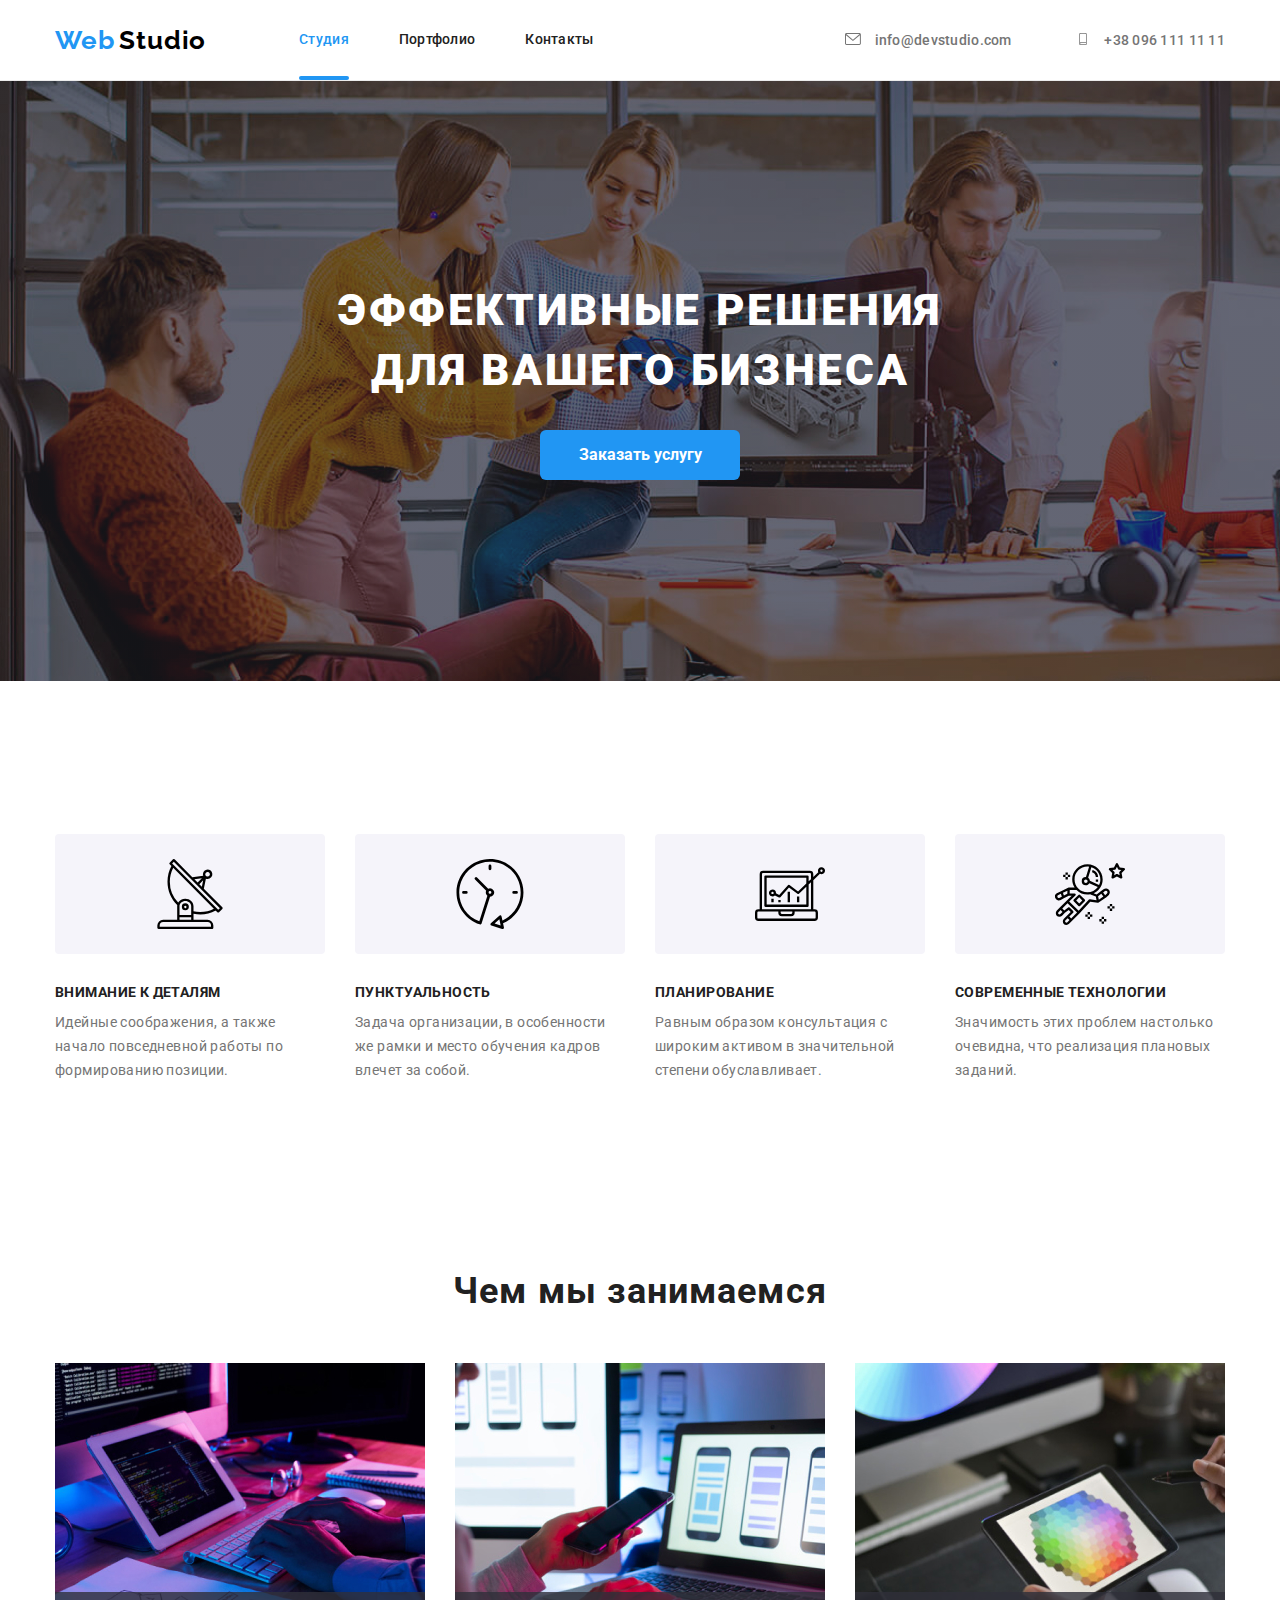
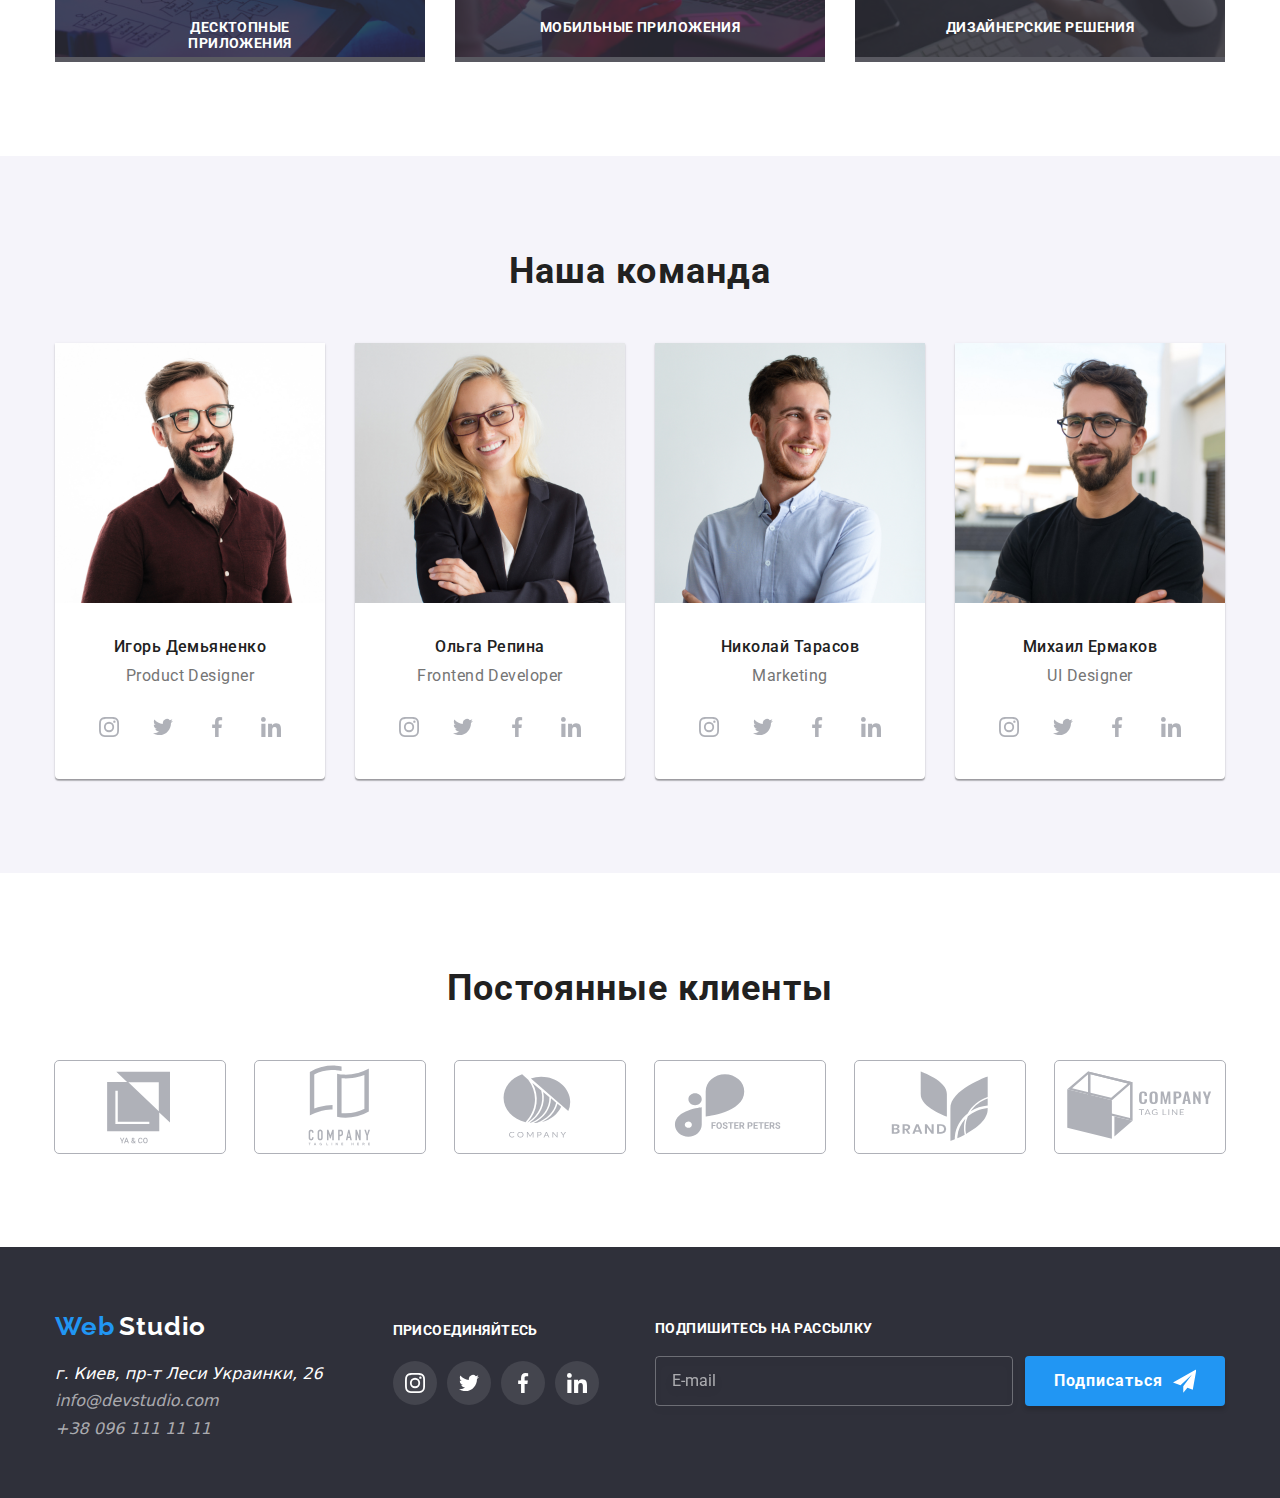
==== index.html @ 78266809 "clone" ====
<!DOCTYPE html>
<html lang="ru">
<head>
    <meta charset="UTF-8">
    <meta http-equiv="X-UA-Compatible" content="IE=edge">
    <meta name="viewport" content="width=device-width, initial-scale=1.0">
    <title>Document</title>
    <link href="https://fonts.googleapis.com/css2?family=Raleway:wght@700&family=Roboto:wght@400;500;700;900&display=swap"
        rel="stylesheet">
    <link rel="stylesheet" href="https://cdnjs.cloudflare.com/ajax/libs/modern-normalize/1.1.0/modern-normalize.min.css">
    <link rel="stylesheet" href="./css/styles.css">
</head>
<body>

    <!-- Шапкка сайта -->
    <header>
        <nav class="container main-nav">
            <a href="/">
                <span class="logo main">Web</span>
                <span class="logo black">Studio</span>
            </a>
            
            <ul class="site-nav"> 
                <li class="item"><a href="index.html" class="link dedicated">Студия</a></li>
                <li class="item"><a href="portfolio.html" class="link">Портфолио</a></li>
                <li class="item"><a href="#" class="link">Контакты</a></li>
            </ul>
            
            <address class="contacts">
                <a href="mailto:info@devstudio.com" class="link">
                    <svg class="envelope" width="16px" height="12px">
                        <use href="./images/symbol-defs.svg#icon-envelope"></use>
                    </svg>
                    info@devstudio.com</a>
                <a href="tel:+380961111111" class="link">
                    <svg class="envelope" width="16px" height="12px">
                        <use href="./images/symbol-defs.svg#icon-smartphone"></use>
                    </svg>
                    +38 096 111 11 11</a>
            </address>
        </nav>
    </header>

    <!-- Герой -->
   <div class="hero">
    <section class="container">
        <h1 class="hero-h">Эффективные решения для вашего бизнеса</h1>
        <button type="button" class="button-hero" data-modal-open>Заказать услугу</button>
    </section>
   </div>

   <!-- О нас -->
   <section class="section container2">
    <h2 class="title-hh title-us">о нас</h2>
    <ul class="about-us">
        <li class="item ">
            <div class="icon-antenna">
                <svg class="icon-us" width="70px" height="70px">
                    <use href="./images/symbol-defs.svg#icon-antenna"></use>
                </svg>
            </div>
            <h3 class="title-hhh">Внимание к деталям</h3>
            <p class="p-main">Идейные соображения, а также начало повседневной работы по формированию позиции.</p>
        </li>
        <li class="item icon-clock">
            <div class="icon-antenna">
                <svg class="icon-us" width="70px" height="70px">
                    <use href="./images/symbol-defs.svg#icon-clock"></use>
                </svg>
            </div>
            <h3 class="title-hhh">Пунктуальность</h3>
            <p class="p-main">Задача организации, в особенности же рамки и место обучения кадров влечет за собой.</p>
        </li>
        <li class="item icon-diagram">
            <div class="icon-antenna">
                <svg class="icon-us" width="70px" height="70px">
                    <use href="./images/symbol-defs.svg#icon-diagram"></use>
                </svg>
            </div>
            <h3 class="title-hhh">Планирование</h3>
            <p class="p-main">Равным образом консультация с широким активом в значительной степени обуславливает.</p>
        </li>
        <li class="item icon-astronaut">
            <div class="icon-antenna">
                <svg class="icon-us" width="70px" height="70px">
                    <use href="./images/symbol-defs.svg#icon-astronaut"></use>
                </svg>
            </div>
            <h3 class="title-hhh">Современные технологии</h3>
            <p class="p-main">Значимость этих проблем настолько очевидна, что реализация плановых заданий.</p>
        </li>
    </ul>
   </section>

   <!-- Чем мы занимаемся -->
   <section class="section container2">
    <h2 class="title-hh">Чем мы занимаемся</h2>
    <ul class="what-we-do">
        <li class="item">
            <img src="./images/box-1.jpg" alt="ноутбук" width="370">
            <p class="wwd-thumb">Десктопные приложения</p>
        </li>
        <li class="item">
            <img src="./images/box-2.jpg" alt="смартфон" width="370">
            <p class="wwd-thumb">Мобильные приложения</p>
        </li>
        <li class="item">
            <img src="./images/box-3.jpg" alt="планшет" width="370">
            <p class="wwd-thumb">Дизайнерские решения</p>
        </li>
    </ul>
   </section>

   <!-- Наша команда -->
   <section class="section our-team">
        <div class="container2">
            <h2 class="title-hh">Наша команда</h2>
            <ul class="our-team-ul">
                <li class="item">
                    <img src="./images/team-card-1.jpg" alt="Product Designer" width="270">
                    <h3 class="title">Игорь Демьяненко</h3>
                    <p class="p-team">Product Designer</p>
                    <ul class="social">
                        <li>
                            <a href="https://www.instagram.com/" class="link-icon">
                                <svg class="social-icon" width="20px" height="20px">
                                    <use href="./images/symbol-defs.svg#icon-instagram"></use>
                                </svg>
                            </a>
                        </li>
                        <li>
                            <a href="https://twitter.com/" class="link-icon">
                                <svg class="social-icon" width="20px" height="20px">
                                    <use href="./images/symbol-defs.svg#icon-twitter"></use>
                                </svg>
                            </a>
                        </li>
                        <li>
                            <a href="https://www.facebook.com/" class="link-icon">
                                <svg class="social-icon" width="20px" height="20px">
                                    <use href="./images/symbol-defs.svg#icon-facebook"></use>
                                </svg>
                            </a>
                        </li>
                        <li>
                            <a href="https://pl.linkedin.com/" class="link-icon">
                                <svg class="social-icon" width="20px" height="20px">
                                    <use href="./images/symbol-defs.svg#icon-linkedin"></use>
                                </svg>
                            </a>
                        </li>
                    </ul>
                </li>
                <li class="item">
                    <img src="./images/team-card-2.jpg" alt="Frontend Developer" width="270">
                    <h3 class="title">Ольга Репина</h3>
                    <p class="p-team">Frontend Developer</p>
                    <ul class="social">
                        <li>
                            <a href="https://www.instagram.com/" class="link-icon">
                                <svg class="social-icon" width="20px" height="20px">
                                    <use href="./images/symbol-defs.svg#icon-instagram"></use>
                                </svg>
                            </a>
                        </li>
                        <li>
                            <a href="https://twitter.com/" class="link-icon">
                                <svg class="social-icon" width="20px" height="20px">
                                    <use href="./images/symbol-defs.svg#icon-twitter"></use>
                                </svg>
                            </a>
                        </li>
                        <li>
                            <a href="https://www.facebook.com/" class="link-icon">
                                <svg class="social-icon" width="20px" height="20px">
                                    <use href="./images/symbol-defs.svg#icon-facebook"></use>
                                </svg>
                            </a>
                        </li>
                        <li>
                            <a href="https://pl.linkedin.com/" class="link-icon">
                                <svg class="social-icon" width="20px" height="20px">
                                    <use href="./images/symbol-defs.svg#icon-linkedin"></use>
                                </svg>
                            </a>
                        </li>
                    </ul>
                </li>
                <li class="item">
                    <img src="./images/team-card-3.jpg" alt="Marketing" width="270">
                    <h3 class="title">Николай Тарасов</h3>
                    <p class="p-team">Marketing</p>
                    <ul class="social">
                        <li>
                            <a href="https://www.instagram.com/" class="link-icon">
                                <svg class="social-icon" width="20px" height="20px">
                                    <use href="./images/symbol-defs.svg#icon-instagram"></use>
                                </svg>
                            </a>
                        </li>
                        <li>
                            <a href="https://twitter.com/" class="link-icon">
                                <svg class="social-icon" width="20px" height="20px">
                                    <use href="./images/symbol-defs.svg#icon-twitter"></use>
                                </svg>
                            </a>
                        </li>
                        <li>
                            <a href="https://www.facebook.com/" class="link-icon">
                                <svg class="social-icon" width="20px" height="20px">
                                    <use href="./images/symbol-defs.svg#icon-facebook"></use>
                                </svg>
                            </a>
                        </li>
                        <li>
                            <a href="https://pl.linkedin.com/" class="link-icon">
                                <svg class="social-icon" width="20px" height="20px">
                                    <use href="./images/symbol-defs.svg#icon-linkedin"></use>
                                </svg>
                            </a>
                        </li>
                    </ul>
                </li>
                <li class="item">
                    <img src="./images/team-card-4.jpg" alt="UI Designer" width="270">
                    <h3 class="title">Михаил Ермаков</h3>
                    <p class="p-team">UI Designer</p>
                    <ul class="social">
                        <li>
                            <a href="https://www.instagram.com/" class="link-icon">
                                <svg class="social-icon" width="20px" height="20px">
                                    <use href="./images/symbol-defs.svg#icon-instagram"></use>
                                </svg>
                            </a>
                        </li>
                        <li>
                            <a href="https://twitter.com/" class="link-icon">
                                <svg class="social-icon" width="20px" height="20px">
                                    <use href="./images/symbol-defs.svg#icon-twitter"></use>
                                </svg>
                            </a>
                        </li>
                        <li>
                            <a href="https://www.facebook.com/" class="link-icon">
                                <svg class="social-icon" width="20px" height="20px">
                                    <use href="./images/symbol-defs.svg#icon-facebook"></use>
                                </svg>
                            </a>
                        </li>
                        <li>
                            <a href="https://pl.linkedin.com/" class="link-icon">
                                <svg class="social-icon" width="20px" height="20px">
                                    <use href="./images/symbol-defs.svg#icon-linkedin"></use>
                                </svg>
                            </a>
                        </li>
                    </ul>
                </li>
            </ul>
        </div>
   </section>

   <!-- Постоянные клиенты -->
   <section class="section container2">
        <h2 class="title-hh">Постоянные клиенты</h2>
        <div>
            <ul class="company-box">
                <li>
                    <a href="" class="company">
                        <svg class="company-logo" width="170px" height="92px">
                            <use href="./images/symbol-defs.svg#icon-Company-1"></use>
                        </svg>
                    </a>
                </li>
                <li>
                    <a href="" class="company">
                        <svg class="company-logo" width="170px" height="92px">
                            <use href="./images/symbol-defs.svg#icon-Company-2"></use>
                        </svg>
                    </a>
                </li>
                <li>
                    <a href="" class="company">
                        <svg class="company-logo" width="170px" height="92px">
                            <use href="./images/symbol-defs.svg#icon-Company-3"></use>
                        </svg>
                    </a>
                </li>
                <li>
                    <a href="" class="company">
                        <svg class="company-logo" width="170px" height="92px">
                            <use href="./images/symbol-defs.svg#icon-Company-4"></use>
                        </svg>
                    </a>
                </li>
                <li>
                    <a href="" class="company">
                        <svg class="company-logo" width="170px" height="92px">
                            <use href="./images/symbol-defs.svg#icon-Company-5"></use>
                        </svg>
                    </a>
                </li>
                <li>
                    <a href="" class="company">
                        <svg class="company-logo" width="170px" height="92px">
                            <use href="./images/symbol-defs.svg#icon-Company-6"></use>
                        </svg>
                    </a>
                </li>
            </ul>
        </div>
   </section>
 
   <!-- Подвал -->
    <footer>
        <div class="container container-footer">
            <div>
                <a href="/">
                    <span class="logo main">Web</span>
                    <span class="logo white">Studio</span>
                </a>
    
                <address class="address-footer">
                    г. Киев, пр-т Леси Украинки, 26
                    <a href="mailto:info@devstudio.com">info@devstudio.com</a>
                    <a href="tel:+380961111111">+38 096 111 11 11</a>
                </address>
            </div>
    
            <div class="add">
                <h2>присоединяйтесь</h2>
                <ul class="add-icon">
                    <li class="icon">
                        <button class="button" aria-label="instagram">
                            <svg class="button-icon" width="20px" height="20px">
                                <use href="./images/symbol-defs.svg#icon-instagram"></use>
                            </svg>
                        </button>
                    </li>
                    <li class="icon">
                        <button class="button" aria-label="twitter">
                            <svg class="button-icon" width="20px" height="20px">
                                <use href="./images/symbol-defs.svg#icon-twitter"></use>
                            </svg>
                        </button>
                    </li>
                    <li class="icon">
                        <button class="button" aria-label="facebook">
                            <svg class="button-icon" width="20px" height="20px">
                                <use href="./images/symbol-defs.svg#icon-facebook"></use>
                            </svg>
                    </li>
                    <li class="icon">
                        <button class="button" aria-label="linkedin">
                            <svg class="button-icon" width="20px" height="20px">
                                <use href="./images/symbol-defs.svg#icon-linkedin"></use>
                            </svg>
                    </li>
                </ul>
            </div>

            <form action="">
                <div class="form-mail">
                    <label for="mail">Подпишитесь на рассылку</label>
                    <input type="email" name="mail" id="mail" placeholder="E-mail">
                </div>
                <button type="submit" class="submit">Подписаться
                    <svg class="icon-send" width="24px" height="24px">
                        <use href="./images/icon-send.svg#icon-icon-send"></use>
                    </svg>
                </button>
            </form>
        </div>
    </footer>

    <!-- Бэкдроп -->
    <div class="backdrop is-hidden" data-modal>
        <div class="modal">
            <button class="button" data-modal-close aria-label="Закрыть">
                <svg class="close" width="11px" height="11px">
                    <use href="./images/close.svg#icon-Close"></use>
                </svg>
            </button>

            <form action="" class="modal-info">
                <h2>Оставьте свои данные, мы вам перезвоним</h2>
                <div class="data">
                    <label for="name" class="data-name">
                        <span>Имя</span>
                        <input type="name" name="name" id="name">
                        <span class="persone"></span>
                    </label>
                    
            
                    <label for="tel" class="data-name">
                        <span>Телефон</span>
                        <input type="tel" name="tel" id="tel">
                        <span class="phone"></span>
                    </label>

                    <label for="mail" class="data-name">
                        <span>Почта</span>
                        <input type="email" name="mail" id="mail">
                        <span class="mail"></span>
                    </label> 

                    <label for="comment">Комментарий</label>
                    <textarea name="comment" id="comment" placeholder="Введите текст"></textarea>
                </div>

                <div class="policy">
                    <input type="checkbox" name="policy" id="policy" />
                    <span class="checkbox-icon"></span>
                    <label for="policy">Соглашаюсь с рассылкой и принимаю
                        <a href="#">Условия договора</a>
                    </label>
                </div>
                <button type="submit">Отправить</button>
            </form>
        </div>
    </div>

    <script src="./js/modal.js"></script>
</body>
</html>
---- css/styles.css ----
/* акцент - #2196F3 */
/* основной цвет текста - #757575 */
/* дополнительный цвет текста (заголовки) - #212121 */
/* цвет лого - #000000 и #2196F3 */
/* цвет текста хиро и футер - #FFFFFF */

body {
  background-color: var(--primary-bg-color);
  color: #212121;
}

ul {
  list-style: none;
}

a {
  text-decoration: none;
}
.company-box a {
  color: #afb1b8;
}

h2,
h3,
p {
  margin: 0;
}

.container {
  width: 1200px;
  padding-left: 15px;
  padding-right: 15px;
  margin-left: auto;
  margin-right: auto;
}

.container2 {
  padding-top: 94px;
  padding-bottom: 94px;

  width: 1200px;
  padding-left: 15px;
  padding-right: 15px;
  margin-left: auto;
  margin-right: auto;
}

header {
  border-bottom: 1px solid #ECECEC;
}

.main-nav {
  display: flex;
  align-items: center;
}

/* logo */
.logo.main {
  color: #2196f3;
  font-style: normal;
  font-family: "Raleway", sans-serif;
  font-weight: 700;
  font-size: 26px;
  line-height: 1.48;
  /* identical to box height */

  letter-spacing: 0.03em;
}
.logo.black {
  color: #000;
  font-family: "Raleway", sans-serif;
  font-style: normal;
  font-weight: 700;
  font-size: 26px;
  line-height: 1.48;
  /* identical to box height */

  letter-spacing: 0.03em;
}
.logo.white {
  color: #ffffff;
  font-family: "Raleway", sans-serif;
  font-style: normal;
  font-weight: 700;
  font-size: 26px;
  line-height: 1.48;
  /* identical to box height */

  letter-spacing: 0.03em;
}

/* site-nav */

.site-nav {
  margin: 0;
  margin-left: 93px;
  padding-left: 0;
  display: flex;
}

.site-nav .item:not(:last-child) {
  margin-right: 50px;
}

.site-nav .link {
  position: relative;
  display: block;
  padding-top: 32px;
  padding-bottom: 32px;

  color: #212121;
  font-family: "Roboto";
  font-style: normal;
  font-weight: 500;
  font-size: 14px;
  line-height: 1.14;
  letter-spacing: 0.02em;

  transition: color 250ms cubic-bezier(0.4, 0, 0.2, 1);
}

.site-nav .dedicated {
  color: #2196F3;
}

.site-nav .dedicated::after {
  /* opacity: 0; */
  position: absolute;
  left: 0;
  bottom: 0;
  content: '';
  width: 100%;
  height: 4px;
  background: #2196F3;
  border-radius: 2px;
}

/* .site-nav .link:hover::after {
  opacity: 1;
} */

/* contacts */

.contacts a {
    padding-top: 32px;
    padding-bottom: 32px;
    color: #757575;
}

.contacts {
  margin-left: auto;
  color: #757575;
  font-family: "Roboto";
  font-style: normal;
  font-weight: 500;
  font-size: 14px;
  line-height: 16px;
  letter-spacing: 0.02em;

  transition: color 250ms cubic-bezier(0.4, 0, 0.2, 1);
}

.site-nav .link:hover,
.site-nav .link:focus,
.contacts .link:hover,
.contacts .link:focus {
  color: #2196f3;
}

.envelope {
  margin-right: 10px;
  margin-left: 30px;
  fill: currentColor;
}

.contacts .link + .link {
  margin-left: 30px;
}

/* .site-nav .link .envelope:hover,
.site-nav .link .envelope:focus {
    fill: #2196f3;
} */

/* hero */
.hero {
  height: 600px;
  text-align: center;
  background-image: linear-gradient(
      to right,
      rgba(47, 48, 58, 0.4),
      rgba(47, 48, 58, 0.4)
    ),
    url(../images/bg-img.jpg);
  background-color: #2f303a;
  background-repeat: no-repeat;
  color: #ffffff;
}

.hero-h {
  margin-top: 0;
  margin-bottom: 30;
  padding-top: 200px;
  padding-left: 237px;
  padding-right: 237px;

  font-family: "Roboto", sans-serif;
  font-style: normal;
  font-weight: 900;
  font-size: 44px;
  line-height: 1.36;
  /* or 136% */

  letter-spacing: 0.06em;
  text-transform: uppercase;
}

.button-hero {
  border-radius: 6px;
  padding: 10px 22px;
  min-width: 200px;
  border: none;

  background-color: #2196f3;
  color: #ffffff;
  font-family: "Roboto", sans-serif;
  font-style: normal;
  font-weight: 700;
  font-size: 16px;
  line-height: 1.88;
  /* identical to box height, or 188% */
}

.button-hero:hover,
.button-hero:focus {
  cursor: pointer;
}

/* about us */

.about-us {
  display: flex;
  padding-left: 0;
  margin-bottom: 0;
}

.about-us .item + .item {
  margin-left: 30px;
}

.icon-antenna {
  background-color: #f5f4fa;
  width: 270px;
  height: 120px;
  border-radius: 4px;
}

.icon-antenna .icon-us {
  margin-left: 100px;
  margin-top: 25px;
}

.title-us {
  visibility: hidden;
}

/* Чем мы занимаемся */

.what-we-do {
  display: flex;
  margin-top: 50px;
  padding-left: 0;
  margin-bottom: 0;
}

.what-we-do .item + .item {
  margin-left: 30px;
}

.what-we-do .item {
  position: relative;
}

.what-we-do .item::before {
  content: '';
  display: inline-block;
  position: absolute;
  bottom: 0;
  width: 100%;
  height: 70px;

  background: rgba(47, 48, 58, 0.8);
}

.wwd-thumb {
  position: absolute;
  bottom: 27px;
  left: 50%;
  transform: translate(-50%, 0);
  width: 205px;
  height: 16px;

  font-family: 'Roboto';
  font-style: normal;
  font-weight: 700;
  font-size: 14px;
  line-height: 16px;
  text-align: center;
  letter-spacing: 0.03em;
  text-transform: uppercase;
  
  color: #FFFFFF;
}

.our-team-ul {
  display: flex;
  margin-top: 50px;
  padding-left: 0;
  margin-bottom: 0;
}

.our-team-ul .item + .item {
  margin-left: 30px;
}

/* sections */

.title-hh {
  margin-bottom: 0;
  margin-left: auto;
  margin-right: auto;

  color: #212121;
  font-family: "Roboto", sans-serif;
  font-style: normal;
  font-weight: 700;
  font-size: 36px;
  line-height: 1.2;
  text-align: center;
  letter-spacing: 0.03em;
}

.title-hhh {
  padding-top: 30px;

  color: #212121;
  font-family: "Roboto";
  font-style: normal;
  font-weight: 400;
  font-size: 14px;
  line-height: 1.71;
  /* or 171% */

  letter-spacing: 0.03em;
}

.about-us .title-hhh {
    font-family: 'Roboto';
        font-style: normal;
        font-weight: 700;
        font-size: 14px;
        line-height: 16px;
        letter-spacing: 0.03em;
        text-transform: uppercase;
    
        color: #212121;
}

.p-main {
  padding-top: 10px;

  color: #757575;
  font-family: "Roboto";
  font-style: normal;
  font-weight: 400;
  font-size: 14px;
  line-height: 24px;
  /* or 171% */

  letter-spacing: 0.03em;
}

/* Наша команда */

.our-team .title {
  padding-top: 30px;

  color: #212121;
  font-family: "Roboto";
  font-style: normal;
  font-weight: 500;
  font-size: 16px;
  line-height: 1.19;
  /* identical to box height */

  text-align: center;
  letter-spacing: 0.03em;
}

.our-team-ul .item {
  background-color: #fff;
  box-shadow: 0px 1px 3px rgba(0, 0, 0, 0.12), 0px 1px 1px rgba(0, 0, 0, 0.14),
    0px 2px 1px rgba(0, 0, 0, 0.2);
  border-radius: 0px 0px 4px 4px;
}

.our-team > .title-hh {
  padding-top: 94px;
}

.our-team .p-team {
  padding-top: 10px;

  color: #757575;
  font-family: "Roboto", sans-serif;
  font-style: normal;
  font-weight: 400;
  font-size: 16px;
  line-height: 19px;
  /* identical to box height */

  text-align: center;
  letter-spacing: 0.03em;
}
/* .team-contacts {
  margin-left: 32px;
  margin-top: 16px;
  margin-bottom: 30px;
}

.team-contacts .button {
  margin-right: 10px;
  padding: 0;
  border: 0;
  width: 44px;
  height: 44px;
  padding: 12px;
  border-radius: 50%;
  background-color: rgb(255, 255, 255);
} */

/* .team-contacts .button-icon {
  fill: #afb1b8;
}

.team-contacts .button:hover,
.team-contacts .button:focus {
  background-color: #2196f3;
  cursor: pointer;
}

.team-contacts .button-icon:hover,
.team-contacts .button-icon:focus {
  fill: #fff;
  cursor: pointer;
} */

/* button portfolio */

.button-portfolio {
  border-radius: 4px;
  border: 0;
  padding: 6px 22px;
  min-width: 73px;
  text-align: center;
  background-color: #f5f4fa;
  color: #212121;

  transition: color 250ms cubic-bezier(0.4, 0, 0.2, 1), 
    background-color 250ms cubic-bezier(0.4, 0, 0.2, 1),
    box-shadow 250ms cubic-bezier(0.4, 0, 0.2, 1);
}

.button-portfolio:hover,
.button-portfolio:focus {
  background-color: #2196f3;
  color: #ffffff;
  cursor: pointer;
  box-shadow: 0px 3px 1px rgba(0, 0, 0, 0.1), 0px 1px 2px rgba(0, 0, 0, 0.08), 0px 2px 2px rgba(0, 0, 0, 0.12);
}

.our-team {
  background-color: #f5f4fa;
}

.section .title {
  color: #212121;
}

.div-button-portfolio {
  display: flex;
  justify-content: center;
}

.div-button-portfolio .button-portfolio + .button-portfolio {
  margin-left: 8px;
}

.portfolio {
  margin-top: 50px;
  margin-bottom: 0;
  display: flex;
  flex-wrap: wrap;
  padding-left: 0;
}

.portfolio .item {
  width: 370px;
  margin-right: 30px;
  margin-bottom: 30px;
  outline: 1px solid #eeeeee;
}

.portfolio .item:nth-child(3n) {
  margin-right: 0;
}

.portfolio .item:nth-last-child(-n + 3) {
  margin-bottom: 0;
}


/* .portfolio .item { */
/* width: calc((100%) / 3); */
/* margin-right: 30px; */
/* } */

/* .portfolio .item:nth-child(3n) {
    margin-right: 0;
} */

.our-examples {
  visibility: hidden;
}

.title-portfolio {
  padding-top: 20px;
  padding-left: 24px;

  font-family: "Roboto";
  font-style: normal;
  font-weight: 700;
  font-size: 18px;
  line-height: 36px;
  /* identical to box height, or 200% */

  letter-spacing: 0.06em;

  color: #212121;
}

.portfolio .description {
  padding-top: 4px;
  padding-left: 24px;
  padding-bottom: 20px;

  font-family: "Roboto";
  font-style: normal;
  font-weight: 400;
  font-size: 16px;
  line-height: 30px;
  /* identical to box height, or 188% */

  letter-spacing: 0.03em;

  color: #757575;
}

.portfolio .product {
  position: relative;
  width: 370px;
  height: 294px;
  overflow: hidden;
}

.action {
  position: absolute;
  left: 0;
  top: 0;

  transform: translateY(100%);
  transition: transform 250ms cubic-bezier(0.4, 0, 0.2, 1);
}

.portfolio .item:hover .action {
  transform: translateY(0);
}

/* .portfolio .item::before {
  opacity: 0;
  display: inline-block;
  position: absolute;
  content: '';
  width: 100%;
  height: 294px;
  background-color: rgba(33, 150, 243, 0.9);
} */



.product-thumb {
  /* opacity: 0; */
  /* position: absolute; */
  padding: 63px 24px;
  /* padding-top: 63px;
  padding-bottom: 174px; */
  /* left: 50%;
  top: 50%;
  transform: translate(-50%, -50%); */

  width: 100%;

  font-family: 'Roboto';
  font-style: normal;
  font-weight: 400;
  font-size: 18px;
  line-height: 1.56;
  /* or 156% */

  letter-spacing: 0.03em;

  color: #FFFFFF;
  background-color: rgba(33, 150, 243, 0.9);
}




/* .portfolio .product {
  background-color: rgba(33, 150, 243, 0.9);
  width: 100%;
  height: 100%;

  position: absolute;
  left: 0;
  top: 0;

  transform: translateY(100%);
} */

/* .portfolio .item:hover::before,
.portfolio .item:hover .product-thumb {
  opacity: 1;
  cursor: pointer;
} */

/* Наша команда соц сети*/

.social .link-icon {
  display: flex;
  width: 44px;
  height: 44px;
  border-radius: 50%;
  margin-right: 10px;
  color: #AFB1B8;

  transition: color 250ms cubic-bezier(0.4, 0, 0.2, 1),
  background-color 250ms cubic-bezier(0.4, 0, 0.2, 1);
}

.social .link-icon:hover,
.social .link-icon:focus {
  background-color: #2196F3;
  color: #ffffff;
}

.social {
  display: flex;
  margin-top: 20px;
  padding-left: 32px;
  margin-bottom: 30px;
}

.social .social-icon {
  margin: auto;
  fill: currentColor;
}

/* Постоянные клиенты */
.company-box {
  display: flex;
  padding: 0;
  margin: 0;
  margin-top: 50px;
}

.company-box li {
  width: 170px;
  margin-right: 30px;
}
.company-logo {
  fill: currentColor;
}

.company {
  display: block;
  width: 170px;
  height: 92px;
  outline: 1px solid #afb1b8;
  border-radius: 4px;

  transition: color 250ms cubic-bezier(0.4, 0, 0.2, 1),
    outline 250ms cubic-bezier(0.4, 0, 0.2, 1);
}

.company:hover {
  color: #2196f3;
  outline: 1px solid #2196f3;
}

/* footer */
footer {
  padding-top: 60px;
  padding-bottom: 60px;
  background-color: #2f303a;
}

.container-footer {
  display: flex;
}

.add {
  margin-left: 70px;
  margin-top: 12px;
}

.add h2 {
  font-family: "Roboto";
  font-style: normal;
  font-weight: 700;
  font-size: 14px;
  line-height: 22px;
  letter-spacing: 0.03em;
  text-transform: uppercase;

  color: #ffffff;
}

.add-icon {
  display: flex;
  padding: 0;
  margin-top: 20px;
}

/* .add-icon .icon {
    width: 44px;
    height: 44px;
} */

/* .add-icon .icon {
    background-color: rgba(255, 255, 255, 0.1);
    width: 44px;
    height: 44px;
    padding: 12px;
    border-radius: 50%;
    margin-left: 10px; */
/* } */

/* .add-icon .icon:first-child {
    margin-left: 0;
} */

.add .button {
  margin-right: 10px;
  padding: 0;
  border: 0;
  width: 44px;
  height: 44px;
  padding: 12px;
  border-radius: 50%;
  background-color: rgba(255, 255, 255, 0.1);

  transition: background-color 250ms cubic-bezier(0.4, 0, 0.2, 1);
}

.add .button-icon {
  fill: #fff;
}
/* .add .button:first-child {
    margin-left: 0;
} */

.add .button:hover,
.add .button:focus {
  background-color: #2196f3;
  cursor: pointer;
}

.address-footer {
  display: flex;
  flex-direction: column;
  margin-top: 20px;
  color: #ffffff;
}

.address-footer a {
  margin-top: 9px;
  color: rgba(255, 255, 255, 0.6);
}

/* Подпишись на рассылку */

footer form {
  display: flex;
  margin-left: auto;
}

.form-mail {
  display: flex;
  flex-direction: column;
  margin-top: 13px;
}

.form-mail label {
  margin-bottom: 20px;

  font-family: 'Roboto';
  font-style: normal;
  font-weight: 700;
  font-size: 14px;
  line-height: 16px;
  letter-spacing: 0.03em;
  text-transform: uppercase;
  
  color: #FFFFFF;
}

.form-mail input {
  box-sizing: border-box;
  
  width: 358px;
  height: 50px;
  padding: 15px 16px;
  
  background-color: rgba(0, 0, 0, 0);
  border: 1px solid rgba(255, 255, 255, 0.3);
  filter: drop-shadow(0px 4px 4px rgba(0, 0, 0, 0.15));
  border-radius: 4px;
}

.form-mail input::placeholder {
  font-family: 'Roboto';
  font-style: normal;
  font-weight: 400;
  font-size: 16px;
  line-height: 1.25;
  /* identical to box height, or 125% */
  
  color: rgba(255, 255, 255, 0.6);
}

footer .submit {
  width: 200px;
  height: 50px;
  margin-left: 12px;
  margin-top: 49px;
  padding: 10px 29px;
  border: 0;

  background: #2196F3;
  box-shadow: 0px 4px 4px rgba(0, 0, 0, 0.15);
  border-radius: 4px;

  font-family: 'Roboto';
  font-style: normal;
  font-weight: 700;
  line-height: 30px;
  font-size: 16px;
  /* identical to box height, or 188% */
  
  display: flex;
  align-items: center;
  text-align: center;
  letter-spacing: 0.06em;
  
  color: #FFFFFF;

  cursor: pointer;
}

footer .submit .icon-send {
  margin-left: 10px;
}

/* Backdrop */

.backdrop {
  position: fixed;
  top: 0;
  left: 0;
  width: 100%;
  height: 100%;

  background-color: rgba(0, 0, 0, 0.2);

  transition: 250ms cubic-bezier(0.4, 0, 0.2, 1);
}

.backdrop.is-hidden {
  opacity: 0;
  pointer-events: none;
}

.backdrop.is-hidden .modal {
  transform: translate(-50%, -50%) scale(0.5);
}

.modal {
  position: absolute;
  left: 50%;
  top: 50%;
  
  min-width: 528px;
  min-height: 581px;

  background-color: #fff;
  box-shadow: 0px 1px 3px rgba(0, 0, 0, 0.12), 0px 1px 1px rgba(0, 0, 0, 0.14), 0px 2px 1px rgba(0, 0, 0, 0.2);
  border-radius: 4px;

  transform: translate(-50%, -50%) scale(1);

  transition: transform 250ms cubic-bezier(0.4, 0, 0.2, 1);
}

.backdrop .button {
  position: fixed;
  right: 8px;
  top: 8px;

  width: 30px;
  height: 30px;
  border-radius: 50%;

  background: #FFFFFF;
  border: 1px solid rgba(0, 0, 0, 0.1);

  cursor: pointer;
}

.backdrop .button:hover {
  fill: #2196F3;
}

.modal-info {
  display: flex;
  flex-direction: column;
  align-items: center;
}

.modal-info h2 {
  margin-top: 40px;
  margin-bottom: 12px;

  font-family: 'Roboto';
  font-style: normal;
  font-weight: 700;
  font-size: 20px;
  line-height: 23px;
  text-align: center;
  letter-spacing: 0.03em;
  
  color: #212121;
}

.modal-info .data {
  display: flex;
  flex-direction: column;
}

.modal-info .data label {
  font-family: 'Roboto';
  font-style: normal;
  font-weight: 400;
  font-size: 12px;
  line-height: 14px;
  /* identical to box height */
  
  letter-spacing: 0.01em;
  color: #757575;
}

.modal-info .data input {
  width: 448px;
  height: 40px;
  margin-top: 4px;
  margin-bottom: 10px;
  padding-left: 42px;

  border: 1px solid rgba(33, 33, 33, 0.2);
  border-radius: 4px;
}

.data-name input:focus-within {
  
}

.data-name input:focus-within + span{
  background-color: #2196F3;
}

.data-name {
  display: flex;
  flex-direction: column;
  position: relative;
}

.modal-info .data .persone {
  fill: currentColor;
  width: 18px;
  height: 18px;
  background-image: url(../images/person-black.svg);

  position: absolute;
  margin-left: 12px;
  bottom: 21px;
}

.modal-info .data .phone {
  width: 18px;
  height: 18px;
  background-image: url(../images/phone-black.svg);

  position: absolute;
  margin-left: 12px;
  bottom: 21px;
}

.modal-info .data .mail {
  width: 18px;
  height: 18px;
  background-image: url(../images/email-black.svg);

  position: absolute;
  margin-left: 12px;
  bottom: 21px;
}

.modal-info .data textarea {
  resize: none;
  width: 448px;
  height: 120px;
  margin-top: 4px;
  padding: 12px 16px;
  
  border: 1px solid rgba(33, 33, 33, 0.2);
  border-radius: 4px;
}

.modal-info .data textarea::placeholder {
  font-family: 'Roboto';
  font-style: normal;
  font-weight: 400;
  font-size: 14px;
  line-height: 16px;
  letter-spacing: 0.01em;
  
  color: rgba(117, 117, 117, 0.5);
}

.modal-info .policy {
  display: flex;
  margin-top: 20px;
  align-items: center;
}

.policy input {
  appearance: none;
}

.policy .checkbox-icon {
  pointer-events: none;
  display: inline-block;
  position: absolute;
  width: 16px;
  height: 15px;
  border: 2px solid #212121;
  border-radius: 4px;
}

input:checked + .checkbox-icon {
  border-color: transparent;
  background-color: #2196F3;
  background-image: url(../images/icon-check.svg);
  background-size: contain;
  background-origin:content-box;
  background-repeat: no-repeat;
}

.modal-info .policy label {
  padding-left: 24.38px;

  font-family: 'Roboto';
  font-style: normal;
  font-weight: 400;
  font-size: 14px;
  line-height: 1.71;
  /* identical to box height, or 171% */
  
  letter-spacing: 0.03em;
  
  color: #757575;
}

.modal-info .policy label a {
  font-family: 'Roboto';
  font-style: normal;
  font-weight: 400;
  font-size: 14px;
  line-height: 24px;
  /* identical to box height, or 171% */
  
  letter-spacing: 0.03em;
  text-decoration-line: underline;
  
  color: #2196F3;
}

.modal-info button {
  border: 0;
  margin-top: 30px;
  width: 200px;
  height: 50px;

  background: #2196F3;
  box-shadow: 0px 4px 4px rgba(0, 0, 0, 0.15);
  border-radius: 4px;

  font-family: 'Roboto';
  font-style: normal;
  font-weight: 700;
  font-size: 16px;
  line-height: 1.88;
  /* identical to box height, or 188% */
  
  /* display: flex; */
  align-items: center;
  text-align: center;
  letter-spacing: 0.06em;
  color: #FFFFFF;
  
  cursor: pointer;
}
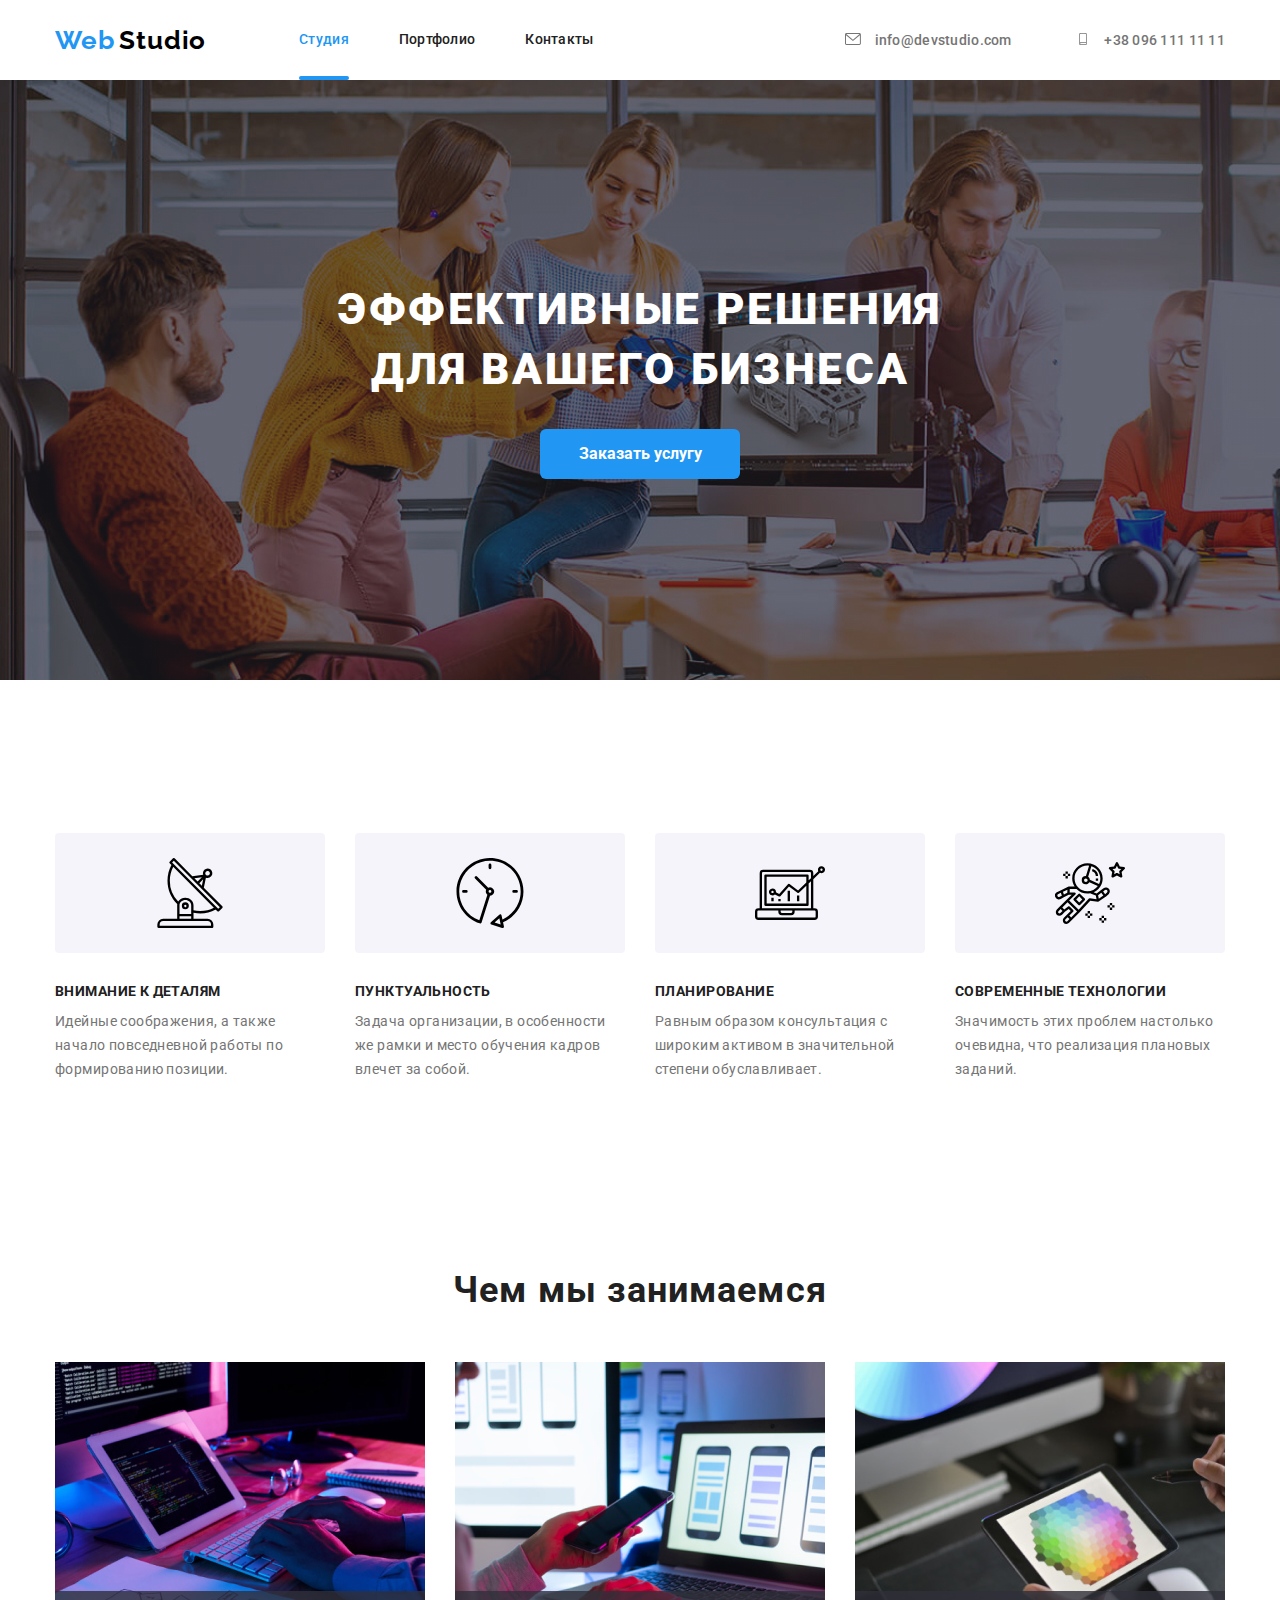
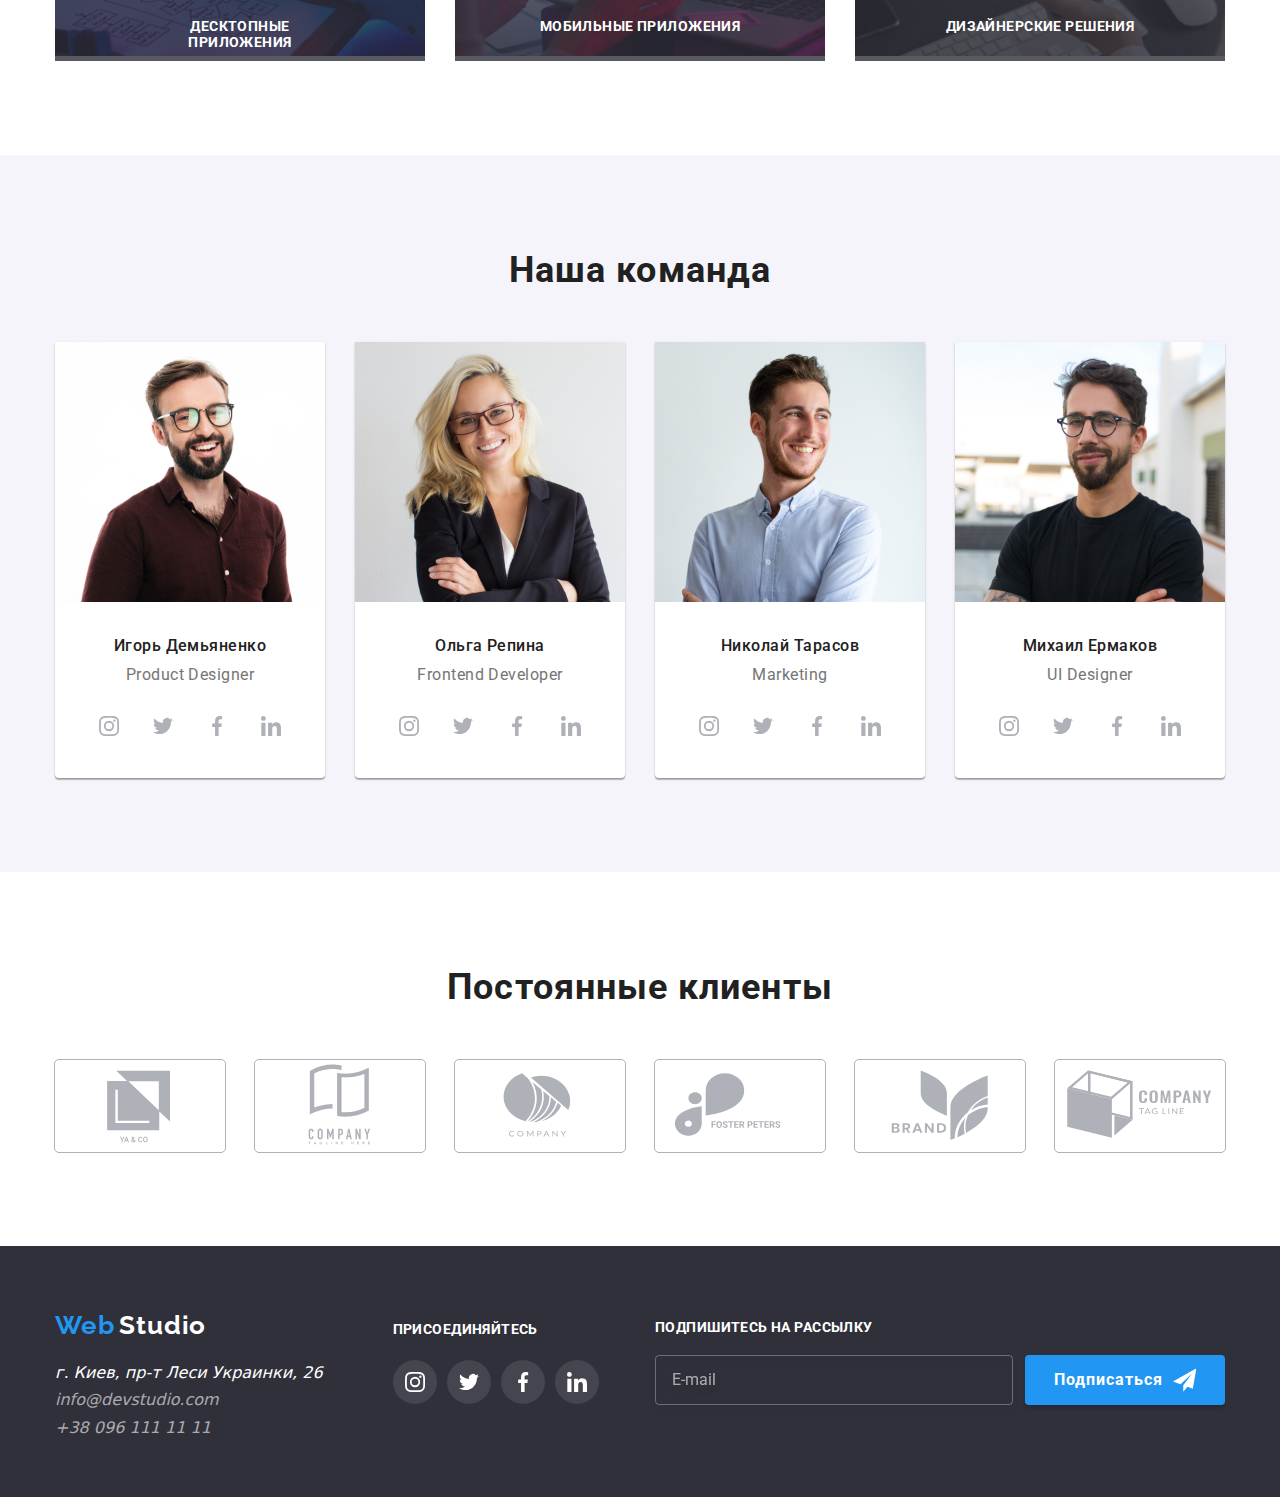
==== commit ae831d49: "исправил" ====
--- a/index.html
+++ b/index.html
@@ -388,20 +388,26 @@
                     <label for="name" class="data-name">
                         <span>Имя</span>
                         <input type="name" name="name" id="name">
-                        <span class="persone"></span>
+                        <svg class="persone">
+                            <use href="./images/backdrop.svg#icon-person-black">
+                        </svg>
                     </label>
                     
             
                     <label for="tel" class="data-name">
                         <span>Телефон</span>
                         <input type="tel" name="tel" id="tel">
-                        <span class="phone"></span>
+                        <svg class="phone">
+                            <use href="./images/backdrop.svg#icon-phone-black"></use>
+                        </svg>
                     </label>
 
                     <label for="mail" class="data-name">
                         <span>Почта</span>
                         <input type="email" name="mail" id="mail">
-                        <span class="mail"></span>
+                        <svg class="mail">
+                            <use href="./images/backdrop.svg#icon-email-black"></use>
+                        </svg>
                     </label> 
 
                     <label for="comment">Комментарий</label>
--- a/css/styles.css
+++ b/css/styles.css
@@ -45,7 +45,7 @@
   margin-right: auto;
 }
 
-header {
+.header {
   border-bottom: 1px solid #ECECEC;
 }
 
@@ -990,13 +990,13 @@
   border-radius: 4px;
 }
 
-.data-name input:focus-within {
-  
-}
-
-.data-name input:focus-within + span{
-  background-color: #2196F3;
-}
+input:active,
+:hover,
+:focus {
+  outline: 0;
+  outline-offset: 0;
+}
+
 
 .data-name {
   display: flex;
@@ -1005,34 +1005,50 @@
 }
 
 .modal-info .data .persone {
-  fill: currentColor;
+  /* fill: currentColor; */
   width: 18px;
   height: 18px;
-  background-image: url(../images/person-black.svg);
 
   position: absolute;
   margin-left: 12px;
   bottom: 21px;
+  transition: fill 250ms cubic-bezier(0.4, 0, 0.2, 1);
 }
 
 .modal-info .data .phone {
   width: 18px;
   height: 18px;
-  background-image: url(../images/phone-black.svg);
 
   position: absolute;
   margin-left: 12px;
   bottom: 21px;
+  transition: fill 250ms cubic-bezier(0.4, 0, 0.2, 1);
 }
 
 .modal-info .data .mail {
   width: 18px;
   height: 18px;
-  background-image: url(../images/email-black.svg);
 
   position: absolute;
   margin-left: 12px;
   bottom: 21px;
+  transition: fill 250ms cubic-bezier(0.4, 0, 0.2, 1);
+}
+
+.data-name input:focus + .persone {
+  fill: #2196F3;
+}
+
+.data-name input:focus+.mail {
+  fill: #2196F3;
+}
+
+.data-name input:focus+.phone {
+  fill: #2196F3;
+}
+
+.data-name input:focus {
+  border: 1px solid #2196F3;
 }
 
 .modal-info .data textarea {
@@ -1044,6 +1060,12 @@
   
   border: 1px solid rgba(33, 33, 33, 0.2);
   border-radius: 4px;
+}
+
+.modal-info .data textarea:focus {
+  border: 1px solid #2196F3;
+  transition: border 250ms cubic-bezier(0.4, 0, 0.2, 1);
+  
 }
 
 .modal-info .data textarea::placeholder {
@@ -1075,6 +1097,11 @@
   height: 15px;
   border: 2px solid #212121;
   border-radius: 4px;
+  transition: border-color 250ms cubic-bezier(0.4, 0, 0.2, 1),
+      background-color 250ms cubic-bezier(0.4, 0, 0.2, 1),
+      background-image 250ms cubic-bezier(0.4, 0, 0.2, 1),
+      background-size 250ms cubic-bezier(0.4, 0, 0.2, 1),
+      background-origin 250ms cubic-bezier(0.4, 0, 0.2, 1);
 }
 
 input:checked + .checkbox-icon {
